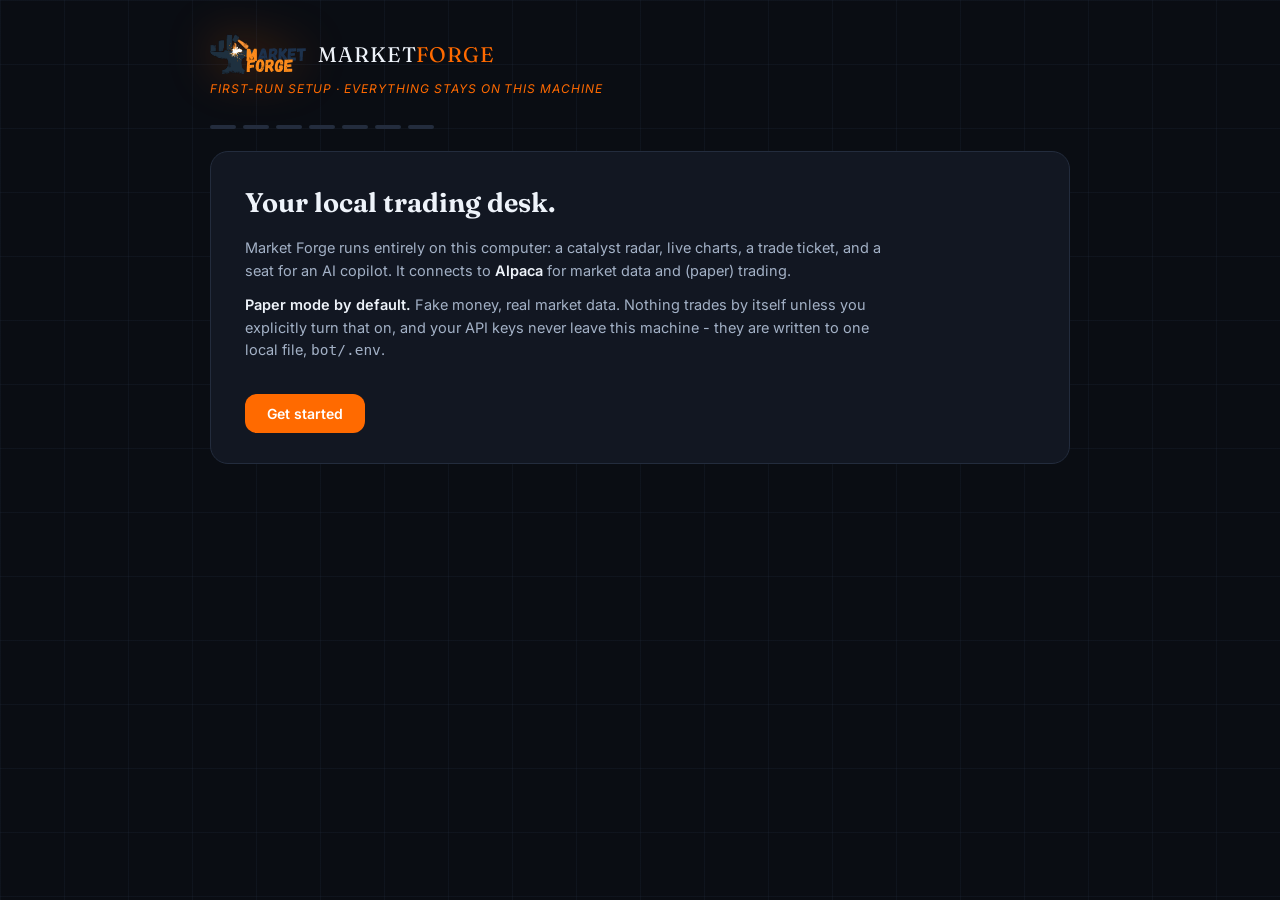
==== static/setup.html @ 9d2c8044 "Phase 0+1: web setup wizard on shared setup_core, splash, Voicebox STT, pywebview shell - setup_core" ====
<!doctype html>
<html lang="en">
<head>
<meta charset="utf-8">
<title>Market Forge - setup</title>
<meta name="viewport" content="width=device-width, initial-scale=1">
<link rel="preconnect" href="https://fonts.googleapis.com">
<link rel="preconnect" href="https://fonts.gstatic.com" crossorigin>
<link href="https://fonts.googleapis.com/css2?family=Fraunces:ital,opsz,wght@0,9..144,500;0,9..144,650;1,9..144,500&family=Inter:wght@400;500;600&display=swap" rel="stylesheet">
<link rel="stylesheet" href="/static/tokens.css">
<script>
try { document.documentElement.dataset.theme = localStorage.getItem('mfTheme') || 'forge'; } catch (e) {}
</script>
<style>
/* Wizard-only layout. ALL color comes from tokens.css - nothing hard-coded. */
* { box-sizing: border-box; margin: 0; }
body {
  background: var(--bg); color: var(--fg); font-family: var(--body);
  font-size: 14.5px; line-height: 1.55; min-height: 100vh;
  display: flex; flex-direction: column; align-items: center;
  background-image: linear-gradient(var(--grid) 1px, transparent 1px),
                    linear-gradient(90deg, var(--grid) 1px, transparent 1px);
  background-size: var(--grid-size) var(--grid-size);
}
.wrap { width: min(860px, 94vw); padding: 34px 0 60px; }
.brand { display: flex; align-items: center; gap: 12px; margin-bottom: 6px; }
.brand img { height: 40px; filter: drop-shadow(0 0 24px rgba(255,106,0,.35)); }
.brand .t { font-family: var(--display); font-size: 21px; letter-spacing: .04em; }
.brand .t span { color: var(--accent); }
.kick {
  color: var(--accent); font-style: var(--kicker-style); text-transform: var(--kicker-tt);
  letter-spacing: var(--kicker-ls); font-size: 12px; margin-bottom: 26px;
}
.dots { display: flex; gap: 7px; margin: 0 0 22px; }
.dots i { width: 26px; height: 4px; border-radius: 2px; background: var(--border); transition: background .25s; }
.dots i.on { background: var(--accent); }
.dots i.done { background: var(--primary); }
.card {
  background: var(--panel); border: 1px solid var(--border);
  border-radius: var(--radius); padding: 30px 34px;
}
h1 { font-family: var(--display); font-weight: 650; font-size: 27px; margin: 0 0 14px; }
p  { color: var(--dim); margin: 0 0 12px; max-width: 640px; }
p b, p strong { color: var(--fg); font-weight: 600; }
.step { display: none; }
.step.on { display: block; animation: rise .25s ease; }
@keyframes rise { from { opacity: 0; transform: translateY(6px); } to { opacity: 1; } }
@media (prefers-reduced-motion: reduce) { .step.on { animation: none; } }
label.f { display: block; margin: 14px 0 4px; color: var(--dim); font-size: 12.5px;
  text-transform: uppercase; letter-spacing: .07em; }
input[type=text], input[type=password], input[type=url] {
  width: 100%; max-width: 520px; background: var(--panel2); color: var(--fg);
  border: 1px solid var(--border); border-radius: var(--radius-s);
  padding: 11px 13px; font-family: var(--mono); font-size: 14px; outline: none;
}
input:focus { border-color: var(--primary); }
.btn {
  display: inline-block; background: var(--accent); color: #fff; border: 0;
  border-radius: var(--radius-s); padding: 11px 22px; font: 600 14px var(--sans);
  cursor: pointer; margin-top: 20px;
}
.btn[disabled] { opacity: .45; cursor: default; }
.btn.ghost { background: transparent; color: var(--dim); border: 1px solid var(--border); }
.btn.sm { padding: 7px 13px; font-size: 12.5px; margin-top: 0; }
.row { display: flex; gap: 10px; align-items: center; flex-wrap: wrap; }
.hintbox {
  background: var(--panel2); border: 1px solid var(--border); border-radius: var(--radius-s);
  padding: 14px 16px; margin: 16px 0 4px; font-size: 13px; color: var(--dim); max-width: 640px;
}
.hintbox ol { margin: 6px 0 10px 18px; padding: 0; }
.hintbox li { margin: 3px 0; }
.msg { font-family: var(--mono); font-size: 13px; margin-top: 12px; min-height: 18px; }
.msg.ok { color: var(--gain); } .msg.err { color: var(--loss); }
.choice { display: flex; flex-direction: column; gap: 10px; margin-top: 14px; max-width: 640px; }
.choice label {
  display: block; border: 1px solid var(--border); border-radius: var(--radius-s);
  background: var(--panel2); padding: 13px 15px; cursor: pointer;
}
.choice label:has(input:checked) { border-color: var(--accent); }
.choice input { margin-right: 9px; accent-color: var(--accent); }
.choice .d { color: var(--dim); font-size: 12.5px; margin: 4px 0 0 24px; }
.extras { display: flex; flex-direction: column; gap: 12px; margin-top: 14px; max-width: 640px; }
.extra { border: 1px solid var(--border); border-radius: var(--radius-s);
  background: var(--panel2); padding: 12px 15px; }
.extra .h { display: flex; align-items: center; gap: 9px; font-weight: 600; }
.extra .d { color: var(--dim); font-size: 12.5px; margin-top: 3px; }
.dot { width: 9px; height: 9px; border-radius: 50%; background: var(--faint); flex: none; }
.dot.up { background: var(--gain2); box-shadow: 0 0 8px var(--gain); }
.mono { font-family: var(--mono); }
.pathbox { display: flex; gap: 8px; align-items: center; max-width: 640px; margin-top: 10px; }
.pathbox input { flex: 1; }
.fact { font-family: var(--mono); font-size: 15px; padding: 13px 16px; margin-top: 14px;
  border: 1px solid var(--border); border-left: 3px solid var(--primary);
  border-radius: var(--radius-s); background: var(--panel2); max-width: 640px; }
.confirm { display: none; margin-top: 12px; padding: 12px 15px; max-width: 640px;
  border: 1px solid var(--warn); border-radius: var(--radius-s); font-size: 13px; }
.confirm.show { display: block; }
.nav { display: flex; gap: 10px; margin-top: 8px; }
.summary td { padding: 4px 18px 4px 0; }
.summary td:first-child { color: var(--dim); }
</style>
</head>
<body>
<div class="wrap">
  <div class="brand">
    <img src="/static/logo.svg" alt="" onerror="this.style.display='none'">
    <span class="t">MARKET<span>FORGE</span></span>
  </div>
  <div class="kick">first-run setup · everything stays on this machine</div>
  <div class="dots" id="dots"></div>

  <div class="card">

    <!-- 1 WELCOME -->
    <section class="step on" data-step="0">
      <h1>Your local trading desk.</h1>
      <p>Market Forge runs entirely on this computer: a catalyst radar, live charts,
         a trade ticket, and a seat for an AI copilot. It connects to
         <b>Alpaca</b> for market data and (paper) trading.</p>
      <p><b>Paper mode by default.</b> Fake money, real market data. Nothing trades
         by itself unless you explicitly turn that on, and your API keys never leave
         this machine - they are written to one local file, <span class="mono">bot/.env</span>.</p>
      <button class="btn" onclick="go(1)">Get started</button>
    </section>

    <!-- 2 KEYS -->
    <section class="step" data-step="1">
      <h1>Connect Alpaca.</h1>
      <p>A free Alpaca account gives you a paper-trading key pair.</p>
      <div class="hintbox" id="keyHelp">
        <b>Where do I get these?</b>
        <ol>
          <li>Sign up free at alpaca.markets</li>
          <li>Open the <b>Paper</b> dashboard (toggle top-left)</li>
          <li>On the right: <b>API Keys</b> &rarr; Generate</li>
          <li>The <b>secret is shown once</b> - copy both now</li>
        </ol>
        <button class="btn sm ghost" onclick="ext('https://alpaca.markets')">Open alpaca.markets</button>
      </div>
      <div class="choice" style="flex-direction:row">
        <label style="flex:1"><input type="radio" name="env" value="paper" checked>Paper <span class="d" style="display:block">fake money, real data - start here</span></label>
        <label style="flex:1"><input type="radio" name="env" value="live">Live <span class="d" style="display:block">real money; auto-trading still stays off</span></label>
      </div>
      <label class="f">key id</label>
      <input type="text" id="keyId" autocomplete="off" spellcheck="false">
      <label class="f">secret key</label>
      <input type="password" id="keySec" autocomplete="off">
      <div class="msg" id="keyMsg"></div>
      <div class="nav">
        <button class="btn ghost" onclick="go(0)">Back</button>
        <button class="btn" id="keyGo" onclick="validateKeys()">Validate &amp; continue</button>
      </div>
    </section>

    <!-- 3 FEED (a fact, not a question) -->
    <section class="step" data-step="2">
      <h1>Market data.</h1>
      <p>Checked automatically against your account:</p>
      <div class="fact" id="feedFact">...</div>
      <p style="margin-top:12px" class="mono" id="feedNote"></p>
      <div class="nav">
        <button class="btn ghost" onclick="go(1)">Back</button>
        <button class="btn" onclick="go(3)">Continue</button>
      </div>
    </section>

    <!-- 4 MODE -->
    <section class="step" data-step="3">
      <h1>How will you use it?</h1>
      <div class="choice">
        <label><input type="radio" name="mode" value="research" checked>Research only
          <span class="d">radar, charts, chatter, copilot. No trading at all.</span></label>
        <label><input type="radio" name="mode" value="manual">Research + manual trades
          <span class="d">you place trades from the ticket; nothing automatic</span></label>
        <label><input type="radio" name="mode" value="auto">Small automatic entries
          <span class="d">hard-capped: $50 a trade, 2 a day, $150 total, trailing stop always armed</span></label>
      </div>
      <div class="confirm" id="autoConfirm">
        <label><input type="checkbox" id="autoOk"> I understand the bot will place small
        orders by itself inside those caps, and every entry carries a trailing stop.</label>
      </div>
      <div class="nav">
        <button class="btn ghost" onclick="go(2)">Back</button>
        <button class="btn" id="modeGo" onclick="modeNext()">Continue</button>
      </div>
    </section>

    <!-- 5 EXTRAS -->
    <section class="step" data-step="4">
      <h1>Optional extras.</h1>
      <p>Each unlocks one feature. All of them can be added later - skipping is fine.</p>
      <div class="extras">
        <div class="extra">
          <div class="h"><i class="dot" id="dotOllama"></i>Catalyst scoring (Ollama)
            <label style="margin-left:auto;font-weight:400"><input type="checkbox" id="useLlm"> enable</label></div>
          <div class="d">An LLM labels each mover signal-or-noise, 0-100. Install Ollama, then
            <span class="mono">ollama pull qwen2.5:3b</span>. Auto-entries need scores.</div>
          <div id="llmFields" style="display:none">
            <label class="f">llm base url</label><input type="url" id="llmBase" value="http://127.0.0.1:11434/v1">
            <label class="f">model</label><input type="text" id="llmModel" value="qwen2.5:3b">
          </div>
        </div>
        <div class="extra">
          <div class="h"><i class="dot" id="dotVoicebox"></i>Voicebox</div>
          <div class="d">A natural local voice for spoken replies, and offline voice input.
            Without it: browser voice out, Chrome-only voice in.</div>
        </div>
        <div class="extra">
          <div class="h"><i class="dot" id="dotClaude"></i>AI copilot (claude on PATH)</div>
          <div class="d">Powers the COPILOT tab: chat answers, live panel building, day replays.</div>
        </div>
        <div class="extra">
          <div class="h"><i class="dot"></i>Discord alerts</div>
          <div class="d">A webhook pushes scored catalysts to your phone. Paste one or leave blank.</div>
          <input type="url" id="webhook" placeholder="https://discord.com/api/webhooks/..." style="margin-top:8px">
        </div>
      </div>
      <div class="nav">
        <button class="btn ghost" onclick="go(3)">Back</button>
        <button class="btn" onclick="go(5)">Continue</button>
      </div>
    </section>

    <!-- 6 COPILOT FOLDER -->
    <section class="step" data-step="5">
      <h1>Connect your copilot.</h1>
      <p>Any coding agent (Claude Code, Cursor, Codex...) can take the copilot seat.
         Point it at this folder - it reads <span class="mono">CLAUDE.md</span> and knows the desk:</p>
      <div class="pathbox">
        <input type="text" id="rootPath" readonly class="mono">
        <button class="btn sm ghost" onclick="copyPath()">Copy</button>
      </div>
      <p style="margin-top:14px">Easiest start: open a terminal in that folder and run
         <span class="mono">claude</span>. This step is optional - the desk works without it.</p>
      <div class="nav">
        <button class="btn ghost" onclick="go(4)">Back</button>
        <button class="btn" onclick="fillSummary();go(6)">Continue</button>
      </div>
    </section>

    <!-- 7 DONE -->
    <section class="step" data-step="6">
      <h1>Ready.</h1>
      <table class="summary mono" id="summary"></table>
      <p style="margin-top:14px">Saving writes <span class="mono">bot/.env</span> and starts
         the engine. You can rerun this any time at <span class="mono">/setup</span>.</p>
      <div class="msg" id="saveMsg"></div>
      <div class="nav">
        <button class="btn ghost" onclick="go(5)">Back</button>
        <button class="btn" id="saveGo" onclick="save()">Save &amp; open the desk</button>
      </div>
    </section>
  </div>
</div>

<script>
'use strict';
const $ = (s) => document.querySelector(s);
const J = async (url, opt) => { const r = await fetch(url, opt); return r.json(); };
const POST = (url, body) => J(url, { method: 'POST',
  headers: { 'Content-Type': 'application/json' }, body: JSON.stringify(body) });

const STEPS = 7;
let step = 0, feed = null, account = null, shellKind = 'browser';
$('#dots').innerHTML = Array.from({ length: STEPS }, () => '<i></i>').join('');

function go(n) {
  step = n;
  document.querySelectorAll('.step').forEach(s =>
    s.classList.toggle('on', Number(s.dataset.step) === n));
  document.querySelectorAll('#dots i').forEach((d, i) =>
    d.className = i === n ? 'on' : i < n ? 'done' : '');
  window.scrollTo(0, 0);
}

/* External links open in the SYSTEM browser when we are inside a shell.
   In a plain browser the endpoint is a no-op-ish and window.open is right. */
function ext(url) {
  if (shellKind === 'browser') { window.open(url, '_blank'); return; }
  POST('/api/shell/open', { url }).catch(() => window.open(url, '_blank'));
}

async function validateKeys() {
  const env = document.querySelector('input[name=env]:checked').value;
  const key_id = $('#keyId').value.trim(), secret = $('#keySec').value.trim();
  const m = $('#keyMsg');
  if (!key_id || !secret) { m.className = 'msg err'; m.textContent = 'both fields are required'; return; }
  $('#keyGo').disabled = true; m.className = 'msg'; m.textContent = 'checking with Alpaca...';
  try {
    const r = await POST('/api/setup/validate-keys', { env, key_id, secret });
    if (!r.ok) { m.className = 'msg err'; m.textContent = '✗ ' + (r.error || 'validation failed'); return; }
    feed = r.feed; account = r.account;
    m.className = 'msg ok';
    m.textContent = `✓ keys work - account ${String(r.account.status || '?').toLowerCase()}, equity $${Number(r.account.equity || 0).toLocaleString()}`;
    $('#feedFact').textContent = feed === 'sip'
      ? 'REAL-TIME (SIP) - full consolidated tape, all exchanges'
      : feed === 'iex'
        ? 'Free IEX feed - a real-time slice of total volume'
        : 'Could not check - defaulting to the free IEX feed';
    $('#feedNote').textContent = feed === 'sip' ? ''
      : 'Alpaca sells real-time SIP as an add-on. Subscribe later, rerun /setup, and it switches automatically.';
    setTimeout(() => go(2), 650);
  } catch (e) {
    m.className = 'msg err'; m.textContent = '✗ ' + e.message;
  } finally { $('#keyGo').disabled = false; }
}

/* auto mode needs a second explicit confirm */
document.querySelectorAll('input[name=mode]').forEach(r => r.onchange = () => {
  $('#autoConfirm').classList.toggle('show', r.value === 'auto' && r.checked);
});
function modeNext() {
  const mode = document.querySelector('input[name=mode]:checked').value;
  if (mode === 'auto' && !$('#autoOk').checked) {
    $('#autoConfirm').classList.add('show');
    $('#autoConfirm').style.borderColor = 'var(--loss)';
    return;
  }
  go(4);
}

$('#useLlm').onchange = () => { $('#llmFields').style.display = $('#useLlm').checked ? 'block' : 'none'; };

function copyPath() {
  const el = $('#rootPath'); el.select();
  try { navigator.clipboard.writeText(el.value); } catch { document.execCommand('copy'); }
}

function answers() {
  return {
    env: document.querySelector('input[name=env]:checked').value,
    key_id: $('#keyId').value.trim(),
    secret: $('#keySec').value.trim(),
    mode: document.querySelector('input[name=mode]:checked').value,
    feed,
    use_llm: $('#useLlm').checked,
    llm_base: $('#llmBase').value.trim(),
    llm_model: $('#llmModel').value.trim(),
    webhook: $('#webhook').value.trim(),
  };
}

function fillSummary() {
  const a = answers();
  $('#summary').innerHTML = [
    ['Account', a.env.toUpperCase()],
    ['Data feed', (feed || 'iex').toUpperCase() + (feed === 'sip' ? ' (real-time)' : ' (free)')],
    ['Mode', a.mode],
    ['Scoring', a.use_llm ? a.llm_model : 'off (alerts, no scores)'],
    ['Alerts', a.webhook ? 'Discord webhook' : 'off'],
  ].map(([k, v]) => `<tr><td>${k}</td><td>${v}</td></tr>`).join('');
}

async function save() {
  const m = $('#saveMsg'); $('#saveGo').disabled = true;
  m.className = 'msg'; m.textContent = 'writing bot/.env and starting the engine...';
  try {
    const r = await POST('/api/setup/save', answers());
    if (!r.ok) { m.className = 'msg err'; m.textContent = '✗ ' + (r.error || 'save failed'); $('#saveGo').disabled = false; return; }
    m.className = 'msg ok'; m.textContent = '✓ saved - opening the desk...';
    setTimeout(() => { location.href = '/'; }, 1800);
  } catch (e) {
    m.className = 'msg err'; m.textContent = '✗ ' + e.message; $('#saveGo').disabled = false;
  }
}

/* boot: prefill from current state, light the extras dots */
(async () => {
  try { const s = await J('/api/shell'); shellKind = s.shell || 'browser'; } catch {}
  try {
    const st = await J('/api/setup/state');
    $('#rootPath').value = st.root || '';
    if (st.stock_env === 'live') document.querySelector('input[name=env][value=live]').checked = true;
    const mr = document.querySelector(`input[name=mode][value=${st.mode}]`);
    if (mr) { mr.checked = true; mr.onchange(); }
    if (st.use_llm) { $('#useLlm').checked = true; $('#useLlm').onchange(); }
    if (st.llm_base) $('#llmBase').value = st.llm_base;
    if (st.llm_model) $('#llmModel').value = st.llm_model;
  } catch {}
  try {
    const p = await J('/api/setup/probe-extras');
    $('#dotOllama').classList.toggle('up', !!p.ollama);
    $('#dotVoicebox').classList.toggle('up', !!p.voicebox);
    $('#dotClaude').classList.toggle('up', !!p.claude);
  } catch {}
})();
</script>
</body>
</html>
---- static/tokens.css ----
/* MARKET FORGE - DESIGN TOKENS, single source of truth.
   ==========================================================================
   Every skin lives here and NOWHERE else. style.css, panel.css and
   theme-lab.html all import this file, so adding a theme is a one-file edit.
   Before this existed the same four blocks were pasted into three files and
   drifted the moment anyone tuned a color.

   Switched by [data-theme] on <html>. The app sets it before first paint and
   pushes it into panel iframes, which are separate documents and do not
   inherit it. Axes per Websites/Design-Style-Explorations: paper band /
   display / accent - two themes only count as different if they differ on at
   least one.

   NOTHING outside this file may hard-code a color.
   ========================================================================== */
:root, [data-theme="forge"] {
  /* forge, contrast-tuned 2026-08-05: surfaces were blue-tinted, which put body
     copy at ~6:1 against them. Pushed toward true black, lifted --dim, and
     dropped the grid to a whisper so it stops competing with text. */
  --bg: #0a0d13; --panel: #121722; --panel2: #0e131c; --border: #232c3d;
  --fg: #eef3fa; --dim: #a3b1c6; --faint: #61708a;
  --grid: rgba(46,60,84,.16); --grid-size: 64px;
  --primary: #4f9dff;          /* structure / brand blue (chrome, links, signal) */
  --accent: #ff6a00;           /* heat orange (kickers, CTAs, live badge) */
  /* P&L is CONVENTIONAL green/red (Dustin 2026-08-05: blue/orange % were hard
     to parse against these backgrounds) with a magnitude shade scale g1-g3/r1-r3. */
  --gain: #4ade80; --gain2: #22c55e; --loss: #f87171; --loss2: #ef4444;
  --success: #22c55e;          /* JS alias (candles etc.) -> green */
  --danger: #ef4444;           /* JS alias -> red */
  --warn: #fbbf24;
  --radius: 18px; --radius-s: 12px;
  --serif: 'Fraunces', Georgia, serif;
  --sans: 'Inter', 'Segoe UI', system-ui, sans-serif;
  --mono: "Cascadia Code", "JetBrains Mono", Consolas, monospace;
  --display: var(--serif); --kicker-style: italic; --kicker-ls: .08em;
  --body: var(--sans); --num: var(--mono); --num-weight: 500;
  --pad: 18px; --kicker-tt: uppercase;
}
/* vault - the Kalshi read: near-black, no backdrop, one accent, numbers get the
   size budget instead of the chrome. dark / grotesk / cool-green. */
[data-theme="vault"] {
  --bg: #08090c; --panel: #101318; --panel2: #0c0e12; --border: #1e232c;
  --fg: #ffffff; --dim: #9aa3b2; --faint: #6b7280;
  --grid: transparent; --grid-size: 64px;
  --primary: #00d68f; --accent: #00d68f;
  --gain: #00d68f; --gain2: #00b377; --loss: #ff5c5c; --loss2: #e04343;
  --success: #00d68f; --danger: #ff5c5c; --warn: #ffc043;
  --radius: 12px; --radius-s: 9px;
  --serif: 'Inter', system-ui, sans-serif;
  --sans: 'Inter', 'Segoe UI', system-ui, sans-serif;
  --mono: "Cascadia Code", "JetBrains Mono", Consolas, monospace;
  --display: var(--sans); --kicker-style: normal; --kicker-ls: .14em;
  --body: var(--sans); --num: var(--sans); --num-weight: 700; --pad: 20px; --kicker-tt: uppercase;
}
/* tape - trading desk terminal. dark / mono / amber. */
[data-theme="tape"] {
  --bg: #000000; --panel: #0b0b0b; --panel2: #070707; --border: #242018;
  --fg: #ffd9a0; --dim: #b08d5c; --faint: #7a6034;
  --grid: transparent; --grid-size: 64px;
  --primary: #ffb000; --accent: #ffb000;
  --gain: #4ce660; --gain2: #38c94a; --loss: #ff4d4d; --loss2: #e03a3a;
  --success: #4ce660; --danger: #ff4d4d; --warn: #ffb000;
  --radius: 3px; --radius-s: 2px;
  --serif: "JetBrains Mono", Consolas, monospace;
  --sans: "JetBrains Mono", Consolas, monospace;
  --mono: "JetBrains Mono", Consolas, monospace;
  --display: var(--mono); --kicker-style: normal; --kicker-ls: .06em;
  --body: var(--mono); --num: var(--mono); --num-weight: 700; --pad: 12px; --kicker-tt: uppercase;
}
/* broadsheet - daylight mode. light / serif-headline / warm. */
[data-theme="broadsheet"] {
  --bg: #f7f5f0; --panel: #ffffff; --panel2: #faf8f4; --border: #ddd6c9;
  --fg: #14181f; --dim: #4d5766; --faint: #8b94a3;
  --grid: rgba(0,0,0,.035); --grid-size: 32px;
  --primary: #1d5fb8; --accent: #c9500d;
  --gain: #0f7b52; --gain2: #0b5c3d; --loss: #c0342b; --loss2: #96271f;
  --success: #0f7b52; --danger: #c0342b; --warn: #a35d00;
  --radius: 10px; --radius-s: 7px;
  --serif: 'Fraunces', Georgia, serif;
  --sans: 'Inter', 'Segoe UI', system-ui, sans-serif;
  --mono: "Cascadia Code", "JetBrains Mono", Consolas, monospace;
  --display: var(--serif); --kicker-style: normal; --kicker-ls: .1em;
  --body: var(--sans); --num: var(--mono); --num-weight: 500; --pad: 18px; --kicker-tt: uppercase;
}
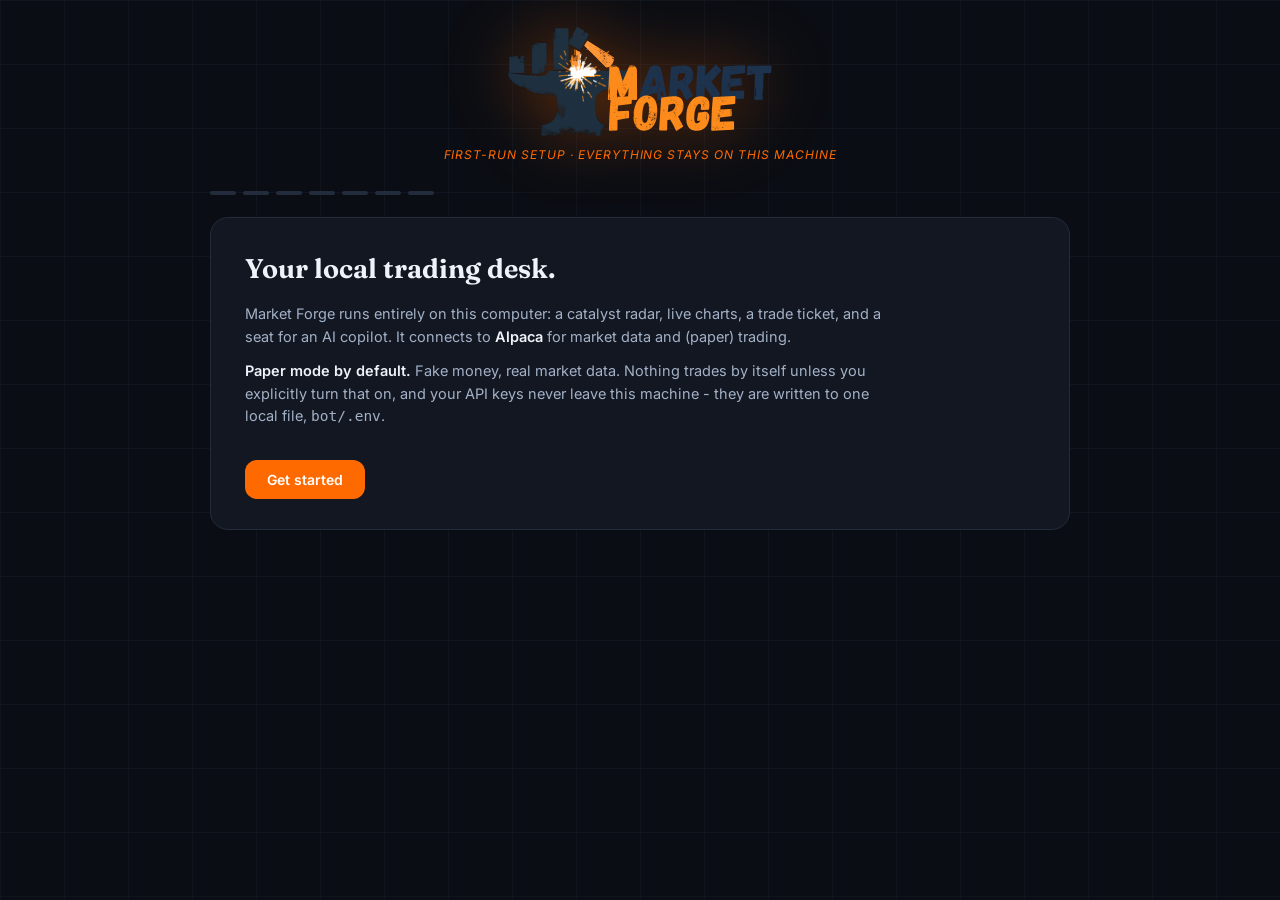
==== commit e3d0a2ad: "QoL + cleanup: the mark IS the wordmark, dist-wipe explained, docs match what ships - setup page and" ====
--- a/static/setup.html
+++ b/static/setup.html
@@ -22,14 +22,14 @@
                     linear-gradient(90deg, var(--grid) 1px, transparent 1px);
   background-size: var(--grid-size) var(--grid-size);
 }
-.wrap { width: min(860px, 94vw); padding: 34px 0 60px; }
-.brand { display: flex; align-items: center; gap: 12px; margin-bottom: 6px; }
-.brand img { height: 40px; filter: drop-shadow(0 0 24px rgba(255,106,0,.35)); }
-.brand .t { font-family: var(--display); font-size: 21px; letter-spacing: .04em; }
-.brand .t span { color: var(--accent); }
+.wrap { width: min(860px, 94vw); padding: 26px 0 60px; }
+/* the mark IS the wordmark - no text next to it, let it breathe */
+.brand { display: flex; justify-content: center; margin-bottom: 10px; }
+.brand img { height: 110px; filter: drop-shadow(0 0 34px rgba(255,106,0,.4)); }
 .kick {
   color: var(--accent); font-style: var(--kicker-style); text-transform: var(--kicker-tt);
   letter-spacing: var(--kicker-ls); font-size: 12px; margin-bottom: 26px;
+  text-align: center;
 }
 .dots { display: flex; gap: 7px; margin: 0 0 22px; }
 .dots i { width: 26px; height: 4px; border-radius: 2px; background: var(--border); transition: background .25s; }
@@ -103,8 +103,7 @@
 <body>
 <div class="wrap">
   <div class="brand">
-    <img src="/static/logo.svg" alt="" onerror="this.style.display='none'">
-    <span class="t">MARKET<span>FORGE</span></span>
+    <img src="/static/logo.svg" alt="Market Forge" onerror="this.style.display='none'">
   </div>
   <div class="kick">first-run setup · everything stays on this machine</div>
   <div class="dots" id="dots"></div>
@@ -139,7 +138,7 @@
       </div>
       <div class="choice" style="flex-direction:row">
         <label style="flex:1"><input type="radio" name="env" value="paper" checked>Paper <span class="d" style="display:block">fake money, real data - start here</span></label>
-        <label style="flex:1"><input type="radio" name="env" value="live">Live <span class="d" style="display:block">real money; auto-trading still stays off</span></label>
+        <label style="flex:1"><input type="radio" name="env" value="live">Live <span class="d" style="display:block">real money; auto-trading stays off unless you turn it on</span></label>
       </div>
       <label class="f">key id</label>
       <input type="text" id="keyId" autocomplete="off" spellcheck="false">
@@ -176,8 +175,9 @@
           <span class="d">hard-capped: $50 a trade, 2 a day, $150 total, trailing stop always armed</span></label>
       </div>
       <div class="confirm" id="autoConfirm">
-        <label><input type="checkbox" id="autoOk"> I understand the bot will place small
-        orders by itself inside those caps, and every entry carries a trailing stop.</label>
+        <label><input type="checkbox" id="autoOk"> <span id="autoConfirmTxt">I understand
+        the bot will place small orders by itself inside those caps, and every entry
+        carries a trailing stop.</span></label>
       </div>
       <div class="nav">
         <button class="btn ghost" onclick="go(2)">Back</button>
@@ -191,23 +191,16 @@
       <p>Each unlocks one feature. All of them can be added later - skipping is fine.</p>
       <div class="extras">
         <div class="extra">
-          <div class="h"><i class="dot" id="dotOllama"></i>Catalyst scoring (Ollama)
-            <label style="margin-left:auto;font-weight:400"><input type="checkbox" id="useLlm"> enable</label></div>
-          <div class="d">An LLM labels each mover signal-or-noise, 0-100. Install Ollama, then
-            <span class="mono">ollama pull qwen2.5:3b</span>. Auto-entries need scores.</div>
-          <div id="llmFields" style="display:none">
-            <label class="f">llm base url</label><input type="url" id="llmBase" value="http://127.0.0.1:11434/v1">
-            <label class="f">model</label><input type="text" id="llmModel" value="qwen2.5:3b">
-          </div>
+          <div class="h"><i class="dot" id="dotClaude"></i>AI copilot (claude on PATH)</div>
+          <div class="d">Powers the COPILOT tab (chat answers, live panel building, day
+            replays) AND scores radar catalysts signal-or-noise, 0-100 - no extra
+            install. Without it the desk still alerts, just without scores, and
+            auto-entries need scores.</div>
         </div>
         <div class="extra">
           <div class="h"><i class="dot" id="dotVoicebox"></i>Voicebox</div>
           <div class="d">A natural local voice for spoken replies, and offline voice input.
             Without it: browser voice out, Chrome-only voice in.</div>
-        </div>
-        <div class="extra">
-          <div class="h"><i class="dot" id="dotClaude"></i>AI copilot (claude on PATH)</div>
-          <div class="d">Powers the COPILOT tab: chat answers, live panel building, day replays.</div>
         </div>
         <div class="extra">
           <div class="h"><i class="dot"></i>Discord alerts</div>
@@ -261,7 +254,14 @@
   headers: { 'Content-Type': 'application/json' }, body: JSON.stringify(body) });
 
 const STEPS = 7;
-let step = 0, feed = null, account = null, shellKind = 'browser';
+let step = 0, feed = null, account = null, shellKind = 'browser', claudeUp = false;
+let stored = { paper: false, live: false };   // env has a usable saved key pair
+const keepable = () => stored[document.querySelector('input[name=env]:checked').value];
+function keyHints() {
+  const keep = keepable();
+  $('#keyId').placeholder = keep ? 'leave blank to keep your current keys' : '';
+  $('#keySec').placeholder = keep ? 'leave blank to keep your current keys' : '';
+}
 $('#dots').innerHTML = Array.from({ length: STEPS }, () => '<i></i>').join('');
 
 function go(n) {
@@ -284,7 +284,10 @@
   const env = document.querySelector('input[name=env]:checked').value;
   const key_id = $('#keyId').value.trim(), secret = $('#keySec').value.trim();
   const m = $('#keyMsg');
-  if (!key_id || !secret) { m.className = 'msg err'; m.textContent = 'both fields are required'; return; }
+  // both blank + a stored pair for this env = keep current (server substitutes)
+  if ((!key_id || !secret) && !(!key_id && !secret && keepable())) {
+    m.className = 'msg err'; m.textContent = 'both fields are required'; return;
+  }
   $('#keyGo').disabled = true; m.className = 'msg'; m.textContent = 'checking with Alpaca...';
   try {
     const r = await POST('/api/setup/validate-keys', { env, key_id, secret });
@@ -305,10 +308,18 @@
   } finally { $('#keyGo').disabled = false; }
 }
 
-/* auto mode needs a second explicit confirm */
-document.querySelectorAll('input[name=mode]').forEach(r => r.onchange = () => {
-  $('#autoConfirm').classList.toggle('show', r.value === 'auto' && r.checked);
-});
+/* auto mode needs a second explicit confirm - and on a LIVE account it says
+   REAL MONEY in so many words, exactly like the terminal wizard does */
+function syncAutoConfirm() {
+  const auto = document.querySelector('input[name=mode]:checked')?.value === 'auto';
+  const live = document.querySelector('input[name=env]:checked')?.value === 'live';
+  $('#autoConfirmTxt').textContent = live
+    ? 'This is REAL money. Both auto switches will be armed - the bot will place small live orders by itself inside those caps, every entry with a trailing stop. My choice.'
+    : 'I understand the bot will place small orders by itself inside those caps, and every entry carries a trailing stop.';
+  $('#autoConfirm').classList.toggle('show', auto);
+}
+document.querySelectorAll('input[name=mode]').forEach(r => r.onchange = syncAutoConfirm);
+document.querySelectorAll('input[name=env]').forEach(r => r.addEventListener('change', syncAutoConfirm));
 function modeNext() {
   const mode = document.querySelector('input[name=mode]:checked').value;
   if (mode === 'auto' && !$('#autoOk').checked) {
@@ -319,11 +330,13 @@
   go(4);
 }
 
-$('#useLlm').onchange = () => { $('#llmFields').style.display = $('#useLlm').checked ? 'block' : 'none'; };
-
 function copyPath() {
   const el = $('#rootPath'); el.select();
-  try { navigator.clipboard.writeText(el.value); } catch { document.execCommand('copy'); }
+  const fallback = () => { try { document.execCommand('copy'); } catch {} };
+  // writeText fails via a REJECTED PROMISE, which a try/catch never sees
+  if (navigator.clipboard && navigator.clipboard.writeText)
+    navigator.clipboard.writeText(el.value).catch(fallback);
+  else fallback();
 }
 
 function answers() {
@@ -333,9 +346,6 @@
     secret: $('#keySec').value.trim(),
     mode: document.querySelector('input[name=mode]:checked').value,
     feed,
-    use_llm: $('#useLlm').checked,
-    llm_base: $('#llmBase').value.trim(),
-    llm_model: $('#llmModel').value.trim(),
     webhook: $('#webhook').value.trim(),
   };
 }
@@ -346,7 +356,7 @@
     ['Account', a.env.toUpperCase()],
     ['Data feed', (feed || 'iex').toUpperCase() + (feed === 'sip' ? ' (real-time)' : ' (free)')],
     ['Mode', a.mode],
-    ['Scoring', a.use_llm ? a.llm_model : 'off (alerts, no scores)'],
+    ['Scoring', claudeUp ? 'via your coding agent' : 'agent not found - alerts without scores'],
     ['Alerts', a.webhook ? 'Discord webhook' : 'off'],
   ].map(([k, v]) => `<tr><td>${k}</td><td>${v}</td></tr>`).join('');
 }
@@ -370,18 +380,18 @@
   try {
     const st = await J('/api/setup/state');
     $('#rootPath').value = st.root || '';
+    stored = { paper: !!st.has_paper_keys, live: !!st.has_live_keys };
     if (st.stock_env === 'live') document.querySelector('input[name=env][value=live]').checked = true;
+    keyHints();
+    document.querySelectorAll('input[name=env]').forEach(r => r.addEventListener('change', keyHints));
     const mr = document.querySelector(`input[name=mode][value=${st.mode}]`);
     if (mr) { mr.checked = true; mr.onchange(); }
-    if (st.use_llm) { $('#useLlm').checked = true; $('#useLlm').onchange(); }
-    if (st.llm_base) $('#llmBase').value = st.llm_base;
-    if (st.llm_model) $('#llmModel').value = st.llm_model;
   } catch {}
   try {
     const p = await J('/api/setup/probe-extras');
-    $('#dotOllama').classList.toggle('up', !!p.ollama);
+    claudeUp = !!p.claude;
     $('#dotVoicebox').classList.toggle('up', !!p.voicebox);
-    $('#dotClaude').classList.toggle('up', !!p.claude);
+    $('#dotClaude').classList.toggle('up', claudeUp);
   } catch {}
 })();
 </script>
